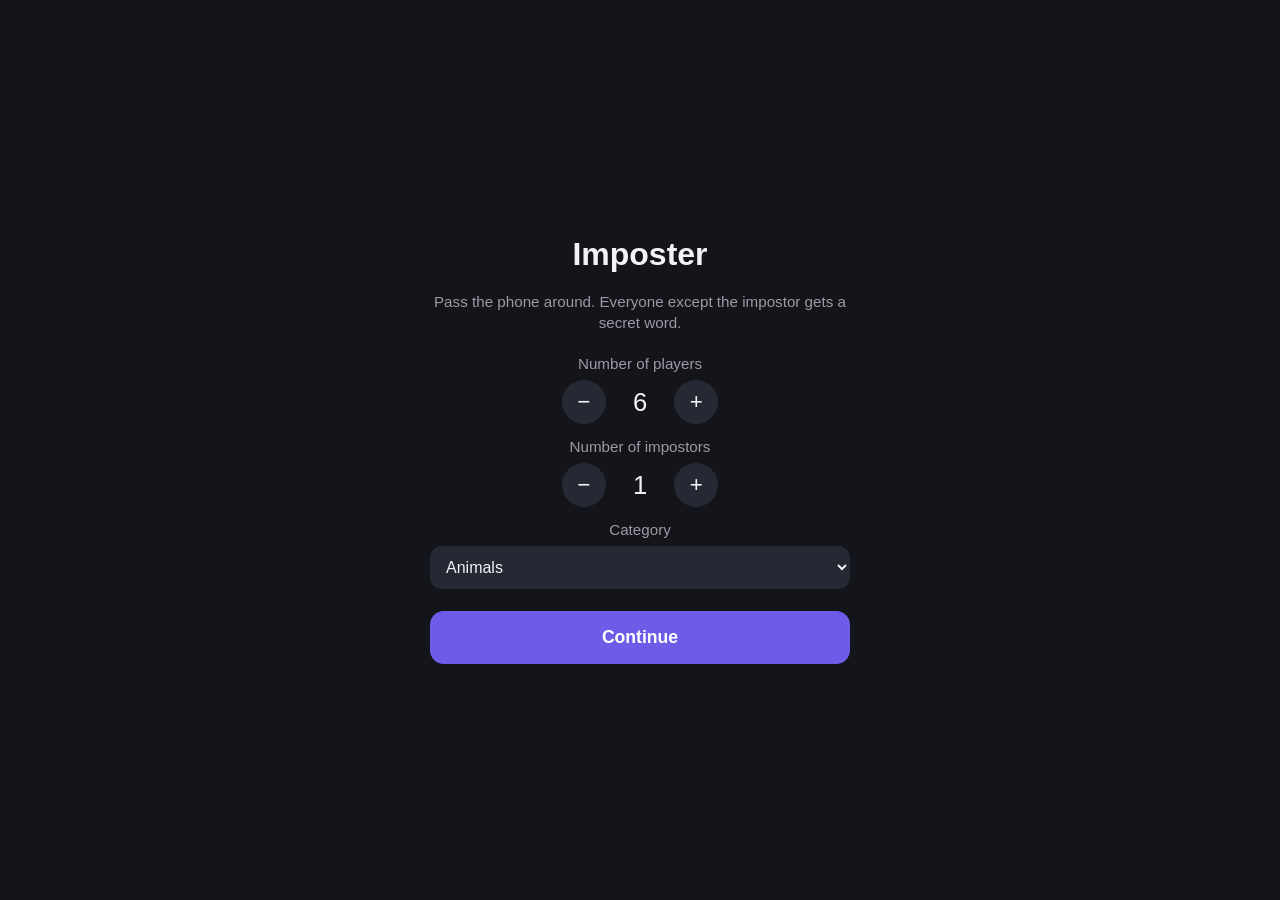
==== index.html @ deca7091 "First commit" ====
<!DOCTYPE html>
<html lang="en">
<head>
<meta charset="UTF-8">
<meta name="viewport" content="width=device-width, initial-scale=1.0, maximum-scale=1.0, user-scalable=no">
<title>Imposter</title>
<link rel="stylesheet" href="style.css">
</head>
<body>
<div id="app"></div>
<script src="words.js"></script>
<script src="app.js"></script>
</body>
</html>
---- style.css ----
:root {
  --bg: #14151a;
  --surface: #1e2028;
  --surface-2: #262933;
  --accent: #6c5ce7;
  --accent-2: #ff6b6b;
  --text: #f2f2f7;
  --text-dim: #9a9ba5;
  --radius: 18px;
}

* {
  box-sizing: border-box;
}

html, body {
  height: 100%;
}

body {
  margin: 0;
  background: var(--bg);
  color: var(--text);
  font-family: -apple-system, BlinkMacSystemFont, "Segoe UI", Roboto, sans-serif;
  display: flex;
  align-items: center;
  justify-content: center;
  min-height: 100vh;
  padding: 16px;
}

#app {
  width: 100%;
  max-width: 420px;
}

.screen {
  display: flex;
  flex-direction: column;
  align-items: center;
  gap: 14px;
  text-align: center;
}

h1 {
  font-size: 2rem;
  margin: 0 0 4px;
}

.subtitle {
  color: var(--text-dim);
  margin: 0 0 8px;
  font-size: 0.95rem;
  line-height: 1.4;
}

.field {
  width: 100%;
  display: flex;
  flex-direction: column;
  align-items: center;
  gap: 8px;
  font-size: 0.95rem;
  color: var(--text-dim);
}

.stepper {
  display: flex;
  align-items: center;
  gap: 20px;
}

.stepper span {
  font-size: 1.6rem;
  color: var(--text);
  min-width: 2ch;
}

.step-btn {
  width: 44px;
  height: 44px;
  border-radius: 50%;
  border: none;
  background: var(--surface-2);
  color: var(--text);
  font-size: 1.4rem;
  cursor: pointer;
}

.step-btn:active {
  background: var(--accent);
}

select#category-select {
  width: 100%;
  padding: 12px;
  border-radius: 12px;
  border: none;
  background: var(--surface-2);
  color: var(--text);
  font-size: 1rem;
}

.primary-btn {
  width: 100%;
  padding: 16px;
  border-radius: 14px;
  border: none;
  background: var(--accent);
  color: white;
  font-size: 1.1rem;
  font-weight: 600;
  cursor: pointer;
  margin-top: 8px;
}

.primary-btn:disabled {
  opacity: 0.4;
  cursor: not-allowed;
}

.secondary-btn {
  width: 100%;
  padding: 14px;
  border-radius: 14px;
  border: 1px solid var(--surface-2);
  background: transparent;
  color: var(--text);
  font-size: 1rem;
  cursor: pointer;
}

.name-list {
  width: 100%;
  display: flex;
  flex-direction: column;
  gap: 12px;
  max-height: 50vh;
  overflow-y: auto;
  padding: 4px 2px;
}

.name-field {
  align-items: stretch;
  gap: 6px;
  text-align: left;
}

.name-input {
  width: 100%;
  padding: 12px;
  border-radius: 12px;
  border: none;
  background: var(--surface-2);
  color: var(--text);
  font-size: 1rem;
}

.pass-label {
  color: var(--text-dim);
  margin: 0;
  font-size: 1rem;
}

.card {
  width: 100%;
  aspect-ratio: 3 / 4;
  perspective: 1000px;
  cursor: pointer;
  margin: 12px 0;
}

.card-face {
  position: absolute;
  width: 100%;
  height: 100%;
  border-radius: var(--radius);
  display: flex;
  align-items: center;
  justify-content: center;
  flex-direction: column;
  gap: 10px;
  backface-visibility: hidden;
  transition: transform 0.5s;
}

.card-front {
  background: linear-gradient(145deg, var(--surface), var(--surface-2));
  color: var(--text-dim);
  font-size: 1.1rem;
  transform: rotateY(0deg);
}

.card-back {
  background: linear-gradient(145deg, var(--accent), #5142c4);
  transform: rotateY(180deg);
  padding: 20px;
}

.card-back.imposter {
  background: linear-gradient(145deg, var(--accent-2), #c73e3e);
}

.card.revealed .card-front {
  transform: rotateY(-180deg);
}

.card.revealed .card-back {
  transform: rotateY(0deg);
}

.word-label {
  font-size: 1rem;
  color: rgba(255, 255, 255, 0.75);
}

.word-text {
  font-size: 2rem;
  font-weight: 700;
}

.imposter-text {
  font-size: 1.8rem;
  font-weight: 700;
  line-height: 1.3;
}

.timer-display {
  font-size: 3rem;
  font-weight: 700;
  font-variant-numeric: tabular-nums;
  margin: 4px 0;
}

.timer-buttons {
  display: flex;
  gap: 10px;
  width: 100%;
}

.timer-buttons .timer-btn {
  flex: 1;
}

.reveal-line {
  color: var(--text-dim);
  margin: 4px 0 0;
}

.reveal-word {
  font-size: 2.2rem;
  font-weight: 700;
  margin: 0 0 8px;
  color: var(--accent);
}

.reveal-imposter {
  font-size: 1.6rem;
  font-weight: 700;
  margin: 0 0 8px;
  color: var(--accent-2);
}
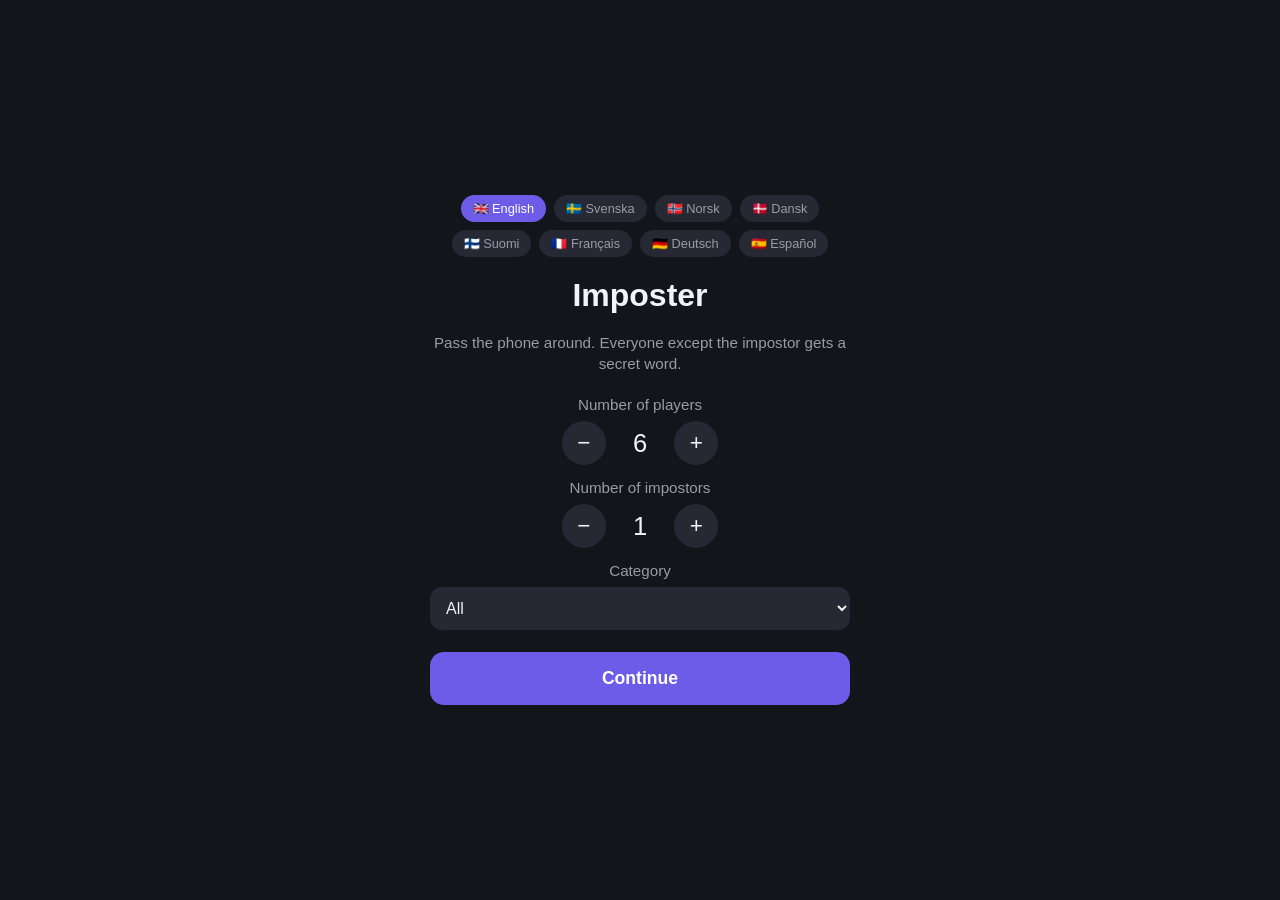
==== commit e92f5f9f: "Add multi-language support with per-locale pages and flag icons Splits the game into per-language ro" ====
--- a/index.html
+++ b/index.html
@@ -2,13 +2,11 @@
 <html lang="en">
 <head>
 <meta charset="UTF-8">
-<meta name="viewport" content="width=device-width, initial-scale=1.0, maximum-scale=1.0, user-scalable=no">
+<meta name="viewport" content="width=device-width, initial-scale=1.0">
 <title>Imposter</title>
-<link rel="stylesheet" href="style.css">
+<script>window.location.replace("/en/" + window.location.search);</script>
 </head>
 <body>
-<div id="app"></div>
-<script src="words.js"></script>
-<script src="app.js"></script>
+<p><a href="/en/">Continue to Imposter</a></p>
 </body>
 </html>
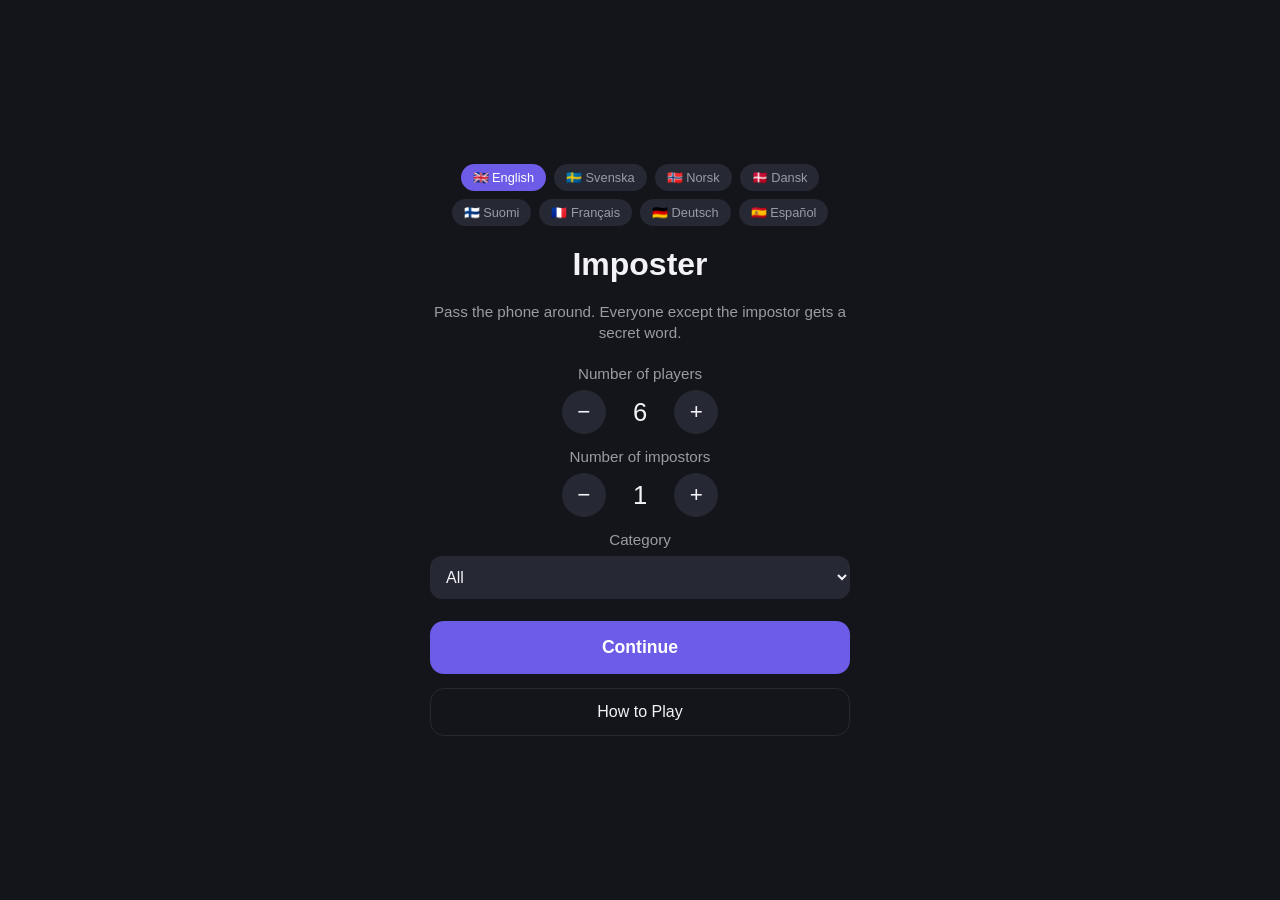
==== commit 5d52b873: "Add SEO fundamentals: meta tags, hreflang, sitemap, robots.txt Adds per-locale titles/descriptions, " ====
--- a/index.html
+++ b/index.html
@@ -3,10 +3,47 @@
 <head>
 <meta charset="UTF-8">
 <meta name="viewport" content="width=device-width, initial-scale=1.0">
-<title>Imposter</title>
-<script>window.location.replace("/en/" + window.location.search);</script>
+<title>Imposter – Free Party Word Game for Groups</title>
+<meta name="description" content="Play Imposter free online: pass one phone around a group and everyone gets a secret word except the imposter. Available in English, Svenska, Norsk, Dansk, Suomi, Français, Deutsch, and Español.">
+<link rel="canonical" href="https://imposter.aibin.tech/en/">
+<link rel="alternate" hreflang="en" href="https://imposter.aibin.tech/en/">
+<link rel="alternate" hreflang="sv" href="https://imposter.aibin.tech/sv/">
+<link rel="alternate" hreflang="no" href="https://imposter.aibin.tech/no/">
+<link rel="alternate" hreflang="da" href="https://imposter.aibin.tech/da/">
+<link rel="alternate" hreflang="fi" href="https://imposter.aibin.tech/fi/">
+<link rel="alternate" hreflang="fr" href="https://imposter.aibin.tech/fr/">
+<link rel="alternate" hreflang="de" href="https://imposter.aibin.tech/de/">
+<link rel="alternate" hreflang="es" href="https://imposter.aibin.tech/es/">
+<link rel="alternate" hreflang="x-default" href="https://imposter.aibin.tech/en/">
+<script>
+(function () {
+  var supported = ["en", "sv", "no", "da", "fi", "fr", "de", "es"];
+  var langs = navigator.languages || [navigator.language || "en"];
+  var target = "en";
+  for (var i = 0; i < langs.length; i++) {
+    var code = String(langs[i]).slice(0, 2).toLowerCase();
+    if (supported.indexOf(code) !== -1) {
+      target = code;
+      break;
+    }
+  }
+  window.location.replace("/" + target + "/" + window.location.search);
+})();
+</script>
 </head>
 <body>
-<p><a href="/en/">Continue to Imposter</a></p>
+<noscript>
+  <p>Imposter is a party word game. Choose your language:</p>
+  <ul>
+    <li><a href="/en/">English</a></li>
+    <li><a href="/sv/">Svenska</a></li>
+    <li><a href="/no/">Norsk</a></li>
+    <li><a href="/da/">Dansk</a></li>
+    <li><a href="/fi/">Suomi</a></li>
+    <li><a href="/fr/">Français</a></li>
+    <li><a href="/de/">Deutsch</a></li>
+    <li><a href="/es/">Español</a></li>
+  </ul>
+</noscript>
 </body>
 </html>
